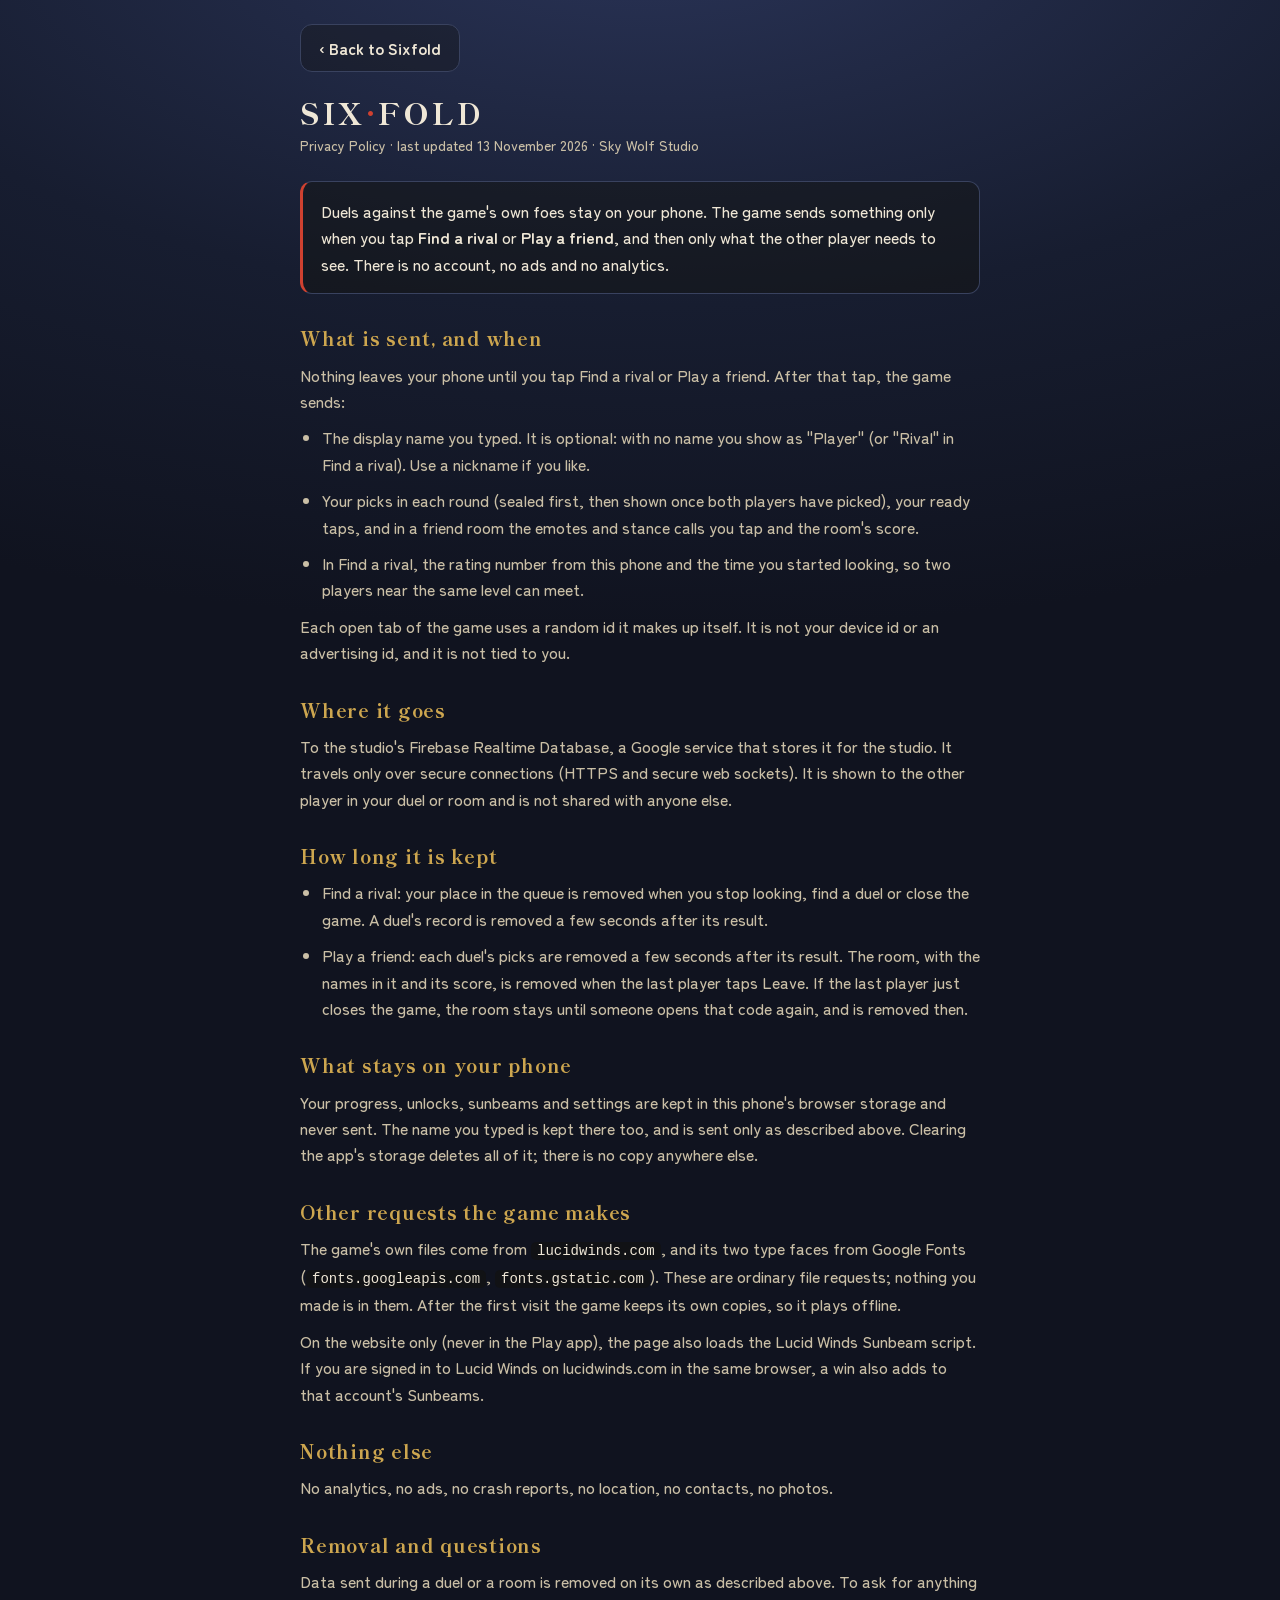
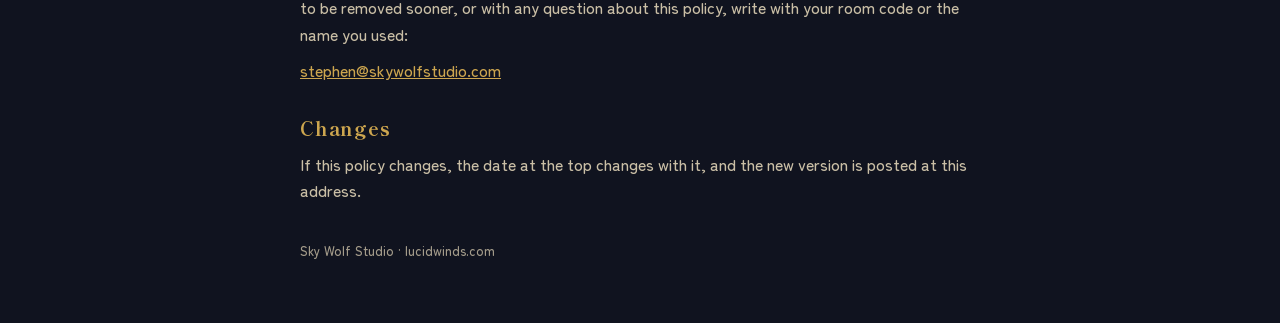
==== privacy.html @ d87e0866 "Sixfold play ready: a privacy page in the game's look saying what online play sends, when, where and" ====
<!doctype html>
<html lang="en"><head>
<meta charset="utf-8">
<meta name="viewport" content="width=device-width,initial-scale=1,viewport-fit=cover">
<title>SIXFOLD · Privacy Policy</title>
<meta name="description" content="What Sixfold sends, when, where it goes and how long it is kept. No account, no ads, no analytics.">
<meta name="theme-color" content="#171d30">
<link rel="icon" type="image/svg+xml" href="icon.svg">
<link rel="preconnect" href="https://fonts.googleapis.com">
<link rel="preconnect" href="https://fonts.gstatic.com" crossorigin>
<link href="https://fonts.googleapis.com/css2?family=Shippori+Mincho:wght@600;800&family=Zen+Maru+Gothic:wght@500;700&display=swap" rel="stylesheet">
<style>
 :root{--ink:#13120f;--indigo:#171d30;--indigo2:#222b46;--line:#39425f;--washi:#efe7d6;--washi-dim:#cabfa6;
       --seal:#cf4130;--gold:#cda64f;--disp:"Shippori Mincho",Georgia,serif;--ui:"Zen Maru Gothic",system-ui,sans-serif}
 *{margin:0;padding:0;box-sizing:border-box}
 html{background:#10131f}
 body{font:500 16px/1.65 var(--ui);color:var(--washi);min-height:100vh;
      background:radial-gradient(120% 80% at 50% -10%,#2a3458 0%,var(--indigo) 55%,#10131f 100%) fixed;
      padding:24px 16px 64px;-webkit-text-size-adjust:100%}
 main{max-width:680px;margin:0 auto}
 .back{display:inline-flex;align-items:center;min-height:48px;padding:0 18px;margin-bottom:22px;border:1px solid var(--line);
       border-radius:12px;background:rgba(19,18,15,.35);color:var(--washi);text-decoration:none;font-weight:700}
 h1{font-family:var(--disp);font-weight:800;font-size:30px;letter-spacing:.12em;line-height:1.2}
 h1 .dot{color:var(--seal)}
 .sub{color:var(--washi-dim);font-size:14px;margin:4px 0 24px}
 h2{font-family:var(--disp);font-weight:800;font-size:19px;letter-spacing:.04em;margin:28px 0 8px;color:var(--gold)}
 p,li{color:var(--washi-dim);margin-bottom:10px}
 strong{color:var(--washi)}
 ul{padding-left:22px}
 code{background:rgba(19,18,15,.6);padding:1px 6px;border-radius:5px;font-size:14px;color:var(--washi);overflow-wrap:anywhere}
 .big{background:rgba(19,18,15,.45);border:1px solid var(--line);border-left:3px solid var(--seal);border-radius:12px;padding:16px 18px;margin:6px 0 8px}
 .big p{color:var(--washi);margin:0}
 a{color:var(--gold)}
 footer{margin-top:36px;color:var(--washi-dim);font-size:13px;opacity:.8}
</style></head><body><main>

<a class="back" href="./">‹ Back to Sixfold</a>
<h1>SIX<span class="dot">·</span>FOLD</h1>
<div class="sub">Privacy Policy · last updated 13 November 2026 · Sky Wolf Studio</div>

<div class="big"><p>Duels against the game's own foes stay on your phone. The game sends something only when you tap
<strong>Find a rival</strong> or <strong>Play a friend</strong>, and then only what the other player needs to see.
There is no account, no ads and no analytics.</p></div>

<h2>What is sent, and when</h2>
<p>Nothing leaves your phone until you tap Find a rival or Play a friend. After that tap, the game sends:</p>
<ul>
  <li>The display name you typed. It is optional: with no name you show as "Player" (or "Rival" in Find a rival).
    Use a nickname if you like.</li>
  <li>Your picks in each round (sealed first, then shown once both players have picked), your ready taps, and in a
    friend room the emotes and stance calls you tap and the room's score.</li>
  <li>In Find a rival, the rating number from this phone and the time you started looking, so two players near the
    same level can meet.</li>
</ul>
<p>Each open tab of the game uses a random id it makes up itself. It is not your device id or an advertising id, and
it is not tied to you.</p>

<h2>Where it goes</h2>
<p>To the studio's Firebase Realtime Database, a Google service that stores it for the studio. It travels only over
secure connections (HTTPS and secure web sockets). It is shown to the other player in your duel or room and is not
shared with anyone else.</p>

<h2>How long it is kept</h2>
<ul>
  <li>Find a rival: your place in the queue is removed when you stop looking, find a duel or close the game. A duel's
    record is removed a few seconds after its result.</li>
  <li>Play a friend: each duel's picks are removed a few seconds after its result. The room, with the names in it and
    its score, is removed when the last player taps Leave. If the last player just closes the game, the room stays
    until someone opens that code again, and is removed then.</li>
</ul>

<h2>What stays on your phone</h2>
<p>Your progress, unlocks, sunbeams and settings are kept in this phone's browser storage and never sent. The name
you typed is kept there too, and is sent only as described above. Clearing the app's storage deletes all of it; there
is no copy anywhere else.</p>

<h2>Other requests the game makes</h2>
<p>The game's own files come from <code>lucidwinds.com</code>, and its two type faces from Google Fonts
(<code>fonts.googleapis.com</code>, <code>fonts.gstatic.com</code>). These are ordinary file requests; nothing you
made is in them. After the first visit the game keeps its own copies, so it plays offline.</p>
<p>On the website only (never in the Play app), the page also loads the Lucid Winds Sunbeam script. If you are signed
in to Lucid Winds on lucidwinds.com in the same browser, a win also adds to that account's Sunbeams.</p>

<h2>Nothing else</h2>
<p>No analytics, no ads, no crash reports, no location, no contacts, no photos.</p>

<h2>Removal and questions</h2>
<p>Data sent during a duel or a room is removed on its own as described above. To ask for anything to be removed
sooner, or with any question about this policy, write with your room code or the name you used:</p>
<!--email_off-->
<!-- The email_off fence keeps Cloudflare's email obfuscation from rewriting the mailto into a script decoded link
     that a reviewer without scripts cannot read. Check the SERVED page after any edit. -->
<p><a href="mailto:stephen@skywolfstudio.com">stephen@skywolfstudio.com</a></p>
<!--/email_off-->

<h2>Changes</h2>
<p>If this policy changes, the date at the top changes with it, and the new version is posted at this address.</p>

<footer>Sky Wolf Studio · lucidwinds.com</footer>
</main></body></html>
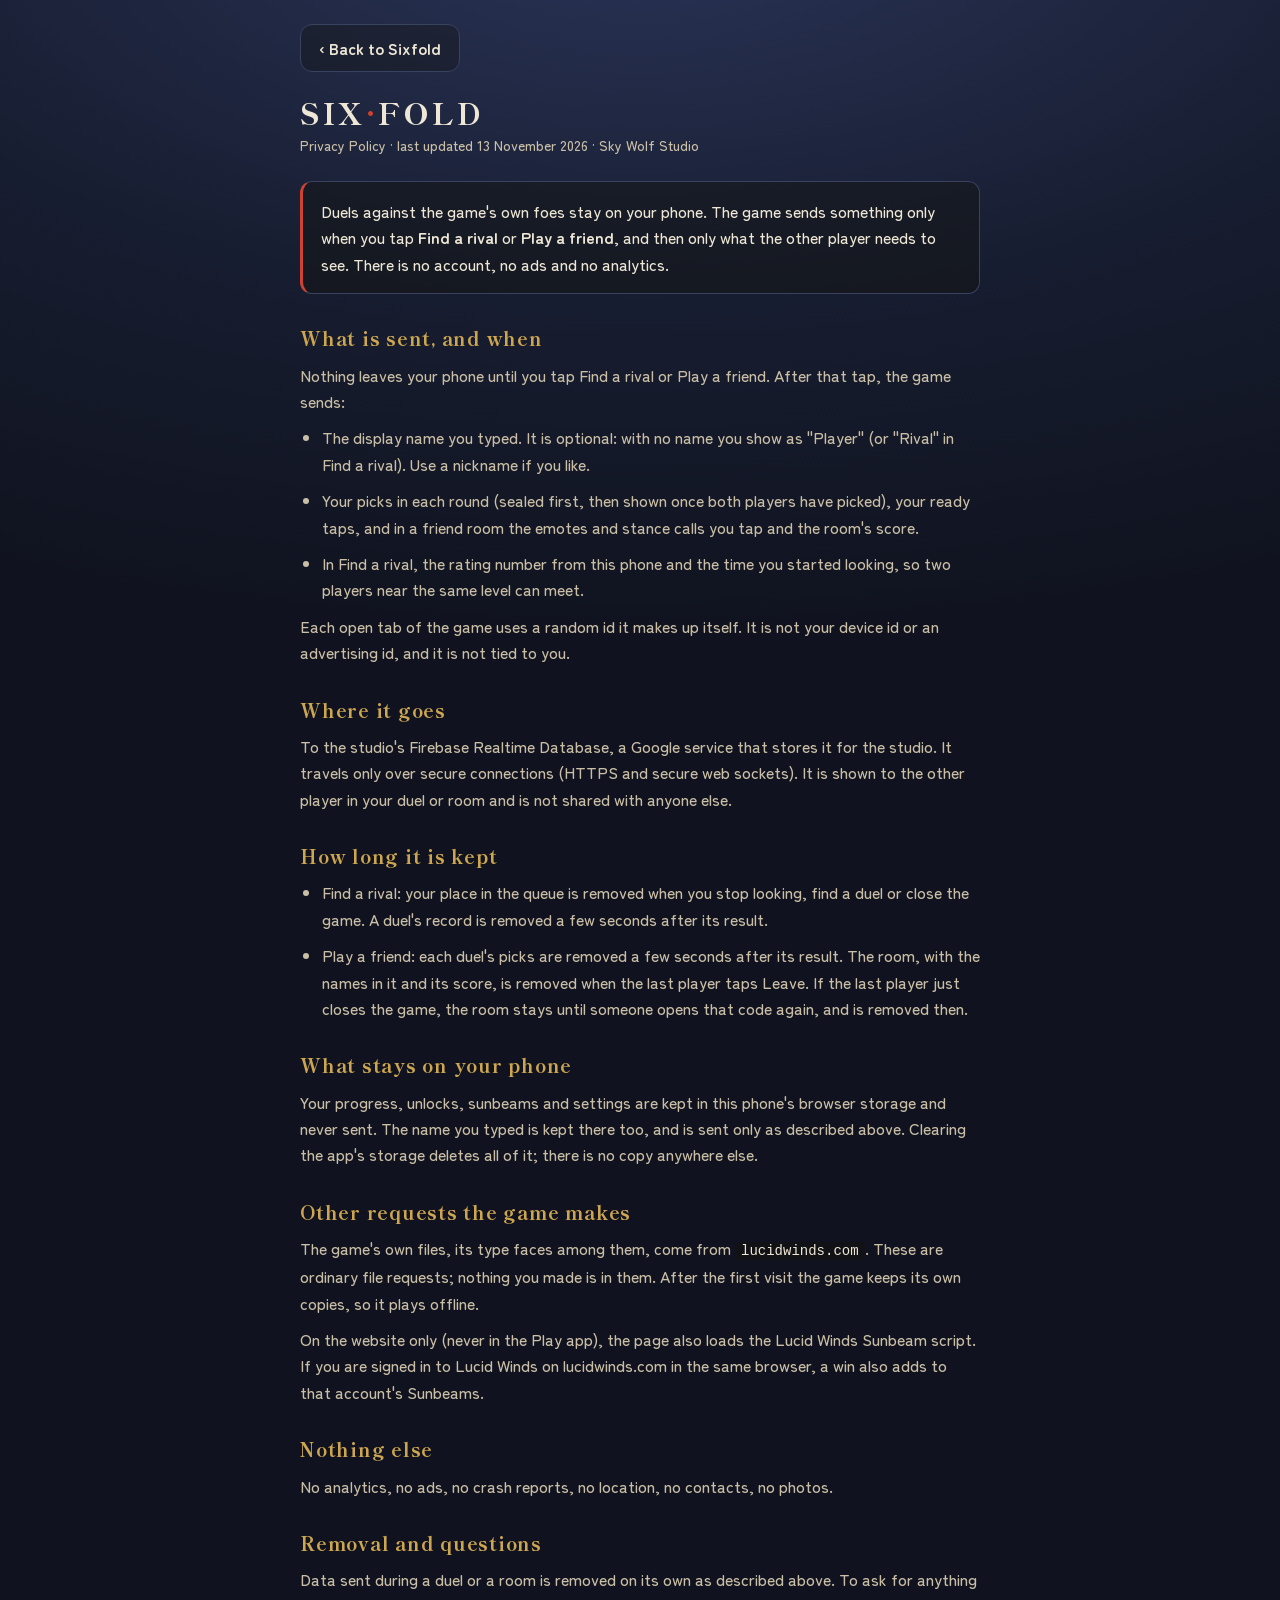
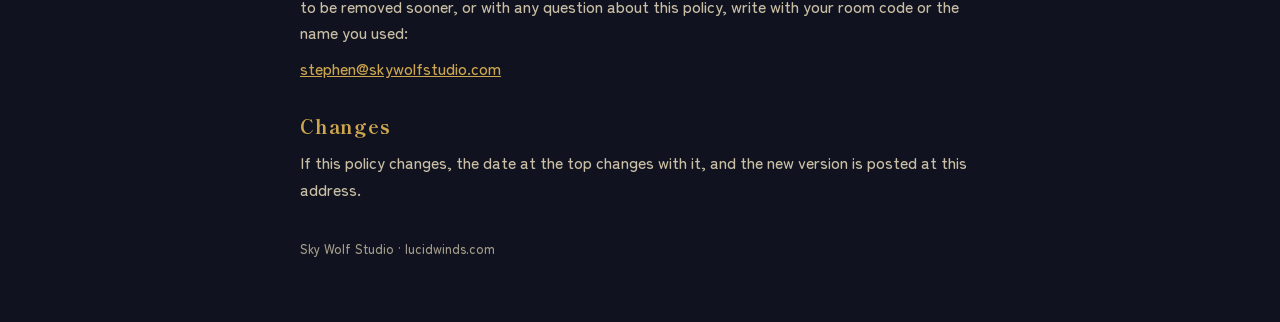
==== commit bac46d82: "Sixfold play ready: the two type faces are kept in the game folder (subsets of the characters used, " ====
--- a/privacy.html
+++ b/privacy.html
@@ -6,10 +6,14 @@
 <meta name="description" content="What Sixfold sends, when, where it goes and how long it is kept. No account, no ads, no analytics.">
 <meta name="theme-color" content="#171d30">
 <link rel="icon" type="image/svg+xml" href="icon.svg">
-<link rel="preconnect" href="https://fonts.googleapis.com">
-<link rel="preconnect" href="https://fonts.gstatic.com" crossorigin>
-<link href="https://fonts.googleapis.com/css2?family=Shippori+Mincho:wght@600;800&family=Zen+Maru+Gothic:wght@500;700&display=swap" rel="stylesheet">
 <style>
+  /* the two type faces, kept in the game folder (fonts/, SIL Open Font License, the licences
+     beside them) and cached by the service worker, so the lettering is the same offline.
+     Subsets cover the characters the game uses; anything else falls back per glyph. */
+  @font-face{font-family:"Shippori Mincho";font-style:normal;font-weight:600;font-display:swap;src:url(fonts/shippori-mincho-600.woff2) format("woff2")}
+  @font-face{font-family:"Shippori Mincho";font-style:normal;font-weight:800;font-display:swap;src:url(fonts/shippori-mincho-800.woff2) format("woff2")}
+  @font-face{font-family:"Zen Maru Gothic";font-style:normal;font-weight:500;font-display:swap;src:url(fonts/zen-maru-gothic-500.woff2) format("woff2")}
+  @font-face{font-family:"Zen Maru Gothic";font-style:normal;font-weight:700;font-display:swap;src:url(fonts/zen-maru-gothic-700.woff2) format("woff2")}
  :root{--ink:#13120f;--indigo:#171d30;--indigo2:#222b46;--line:#39425f;--washi:#efe7d6;--washi-dim:#cabfa6;
        --seal:#cf4130;--gold:#cda64f;--disp:"Shippori Mincho",Georgia,serif;--ui:"Zen Maru Gothic",system-ui,sans-serif}
  *{margin:0;padding:0;box-sizing:border-box}
@@ -75,9 +79,8 @@
 is no copy anywhere else.</p>
 
 <h2>Other requests the game makes</h2>
-<p>The game's own files come from <code>lucidwinds.com</code>, and its two type faces from Google Fonts
-(<code>fonts.googleapis.com</code>, <code>fonts.gstatic.com</code>). These are ordinary file requests; nothing you
-made is in them. After the first visit the game keeps its own copies, so it plays offline.</p>
+<p>The game's own files, its type faces among them, come from <code>lucidwinds.com</code>. These are ordinary file
+requests; nothing you made is in them. After the first visit the game keeps its own copies, so it plays offline.</p>
 <p>On the website only (never in the Play app), the page also loads the Lucid Winds Sunbeam script. If you are signed
 in to Lucid Winds on lucidwinds.com in the same browser, a win also adds to that account's Sunbeams.</p>
 
